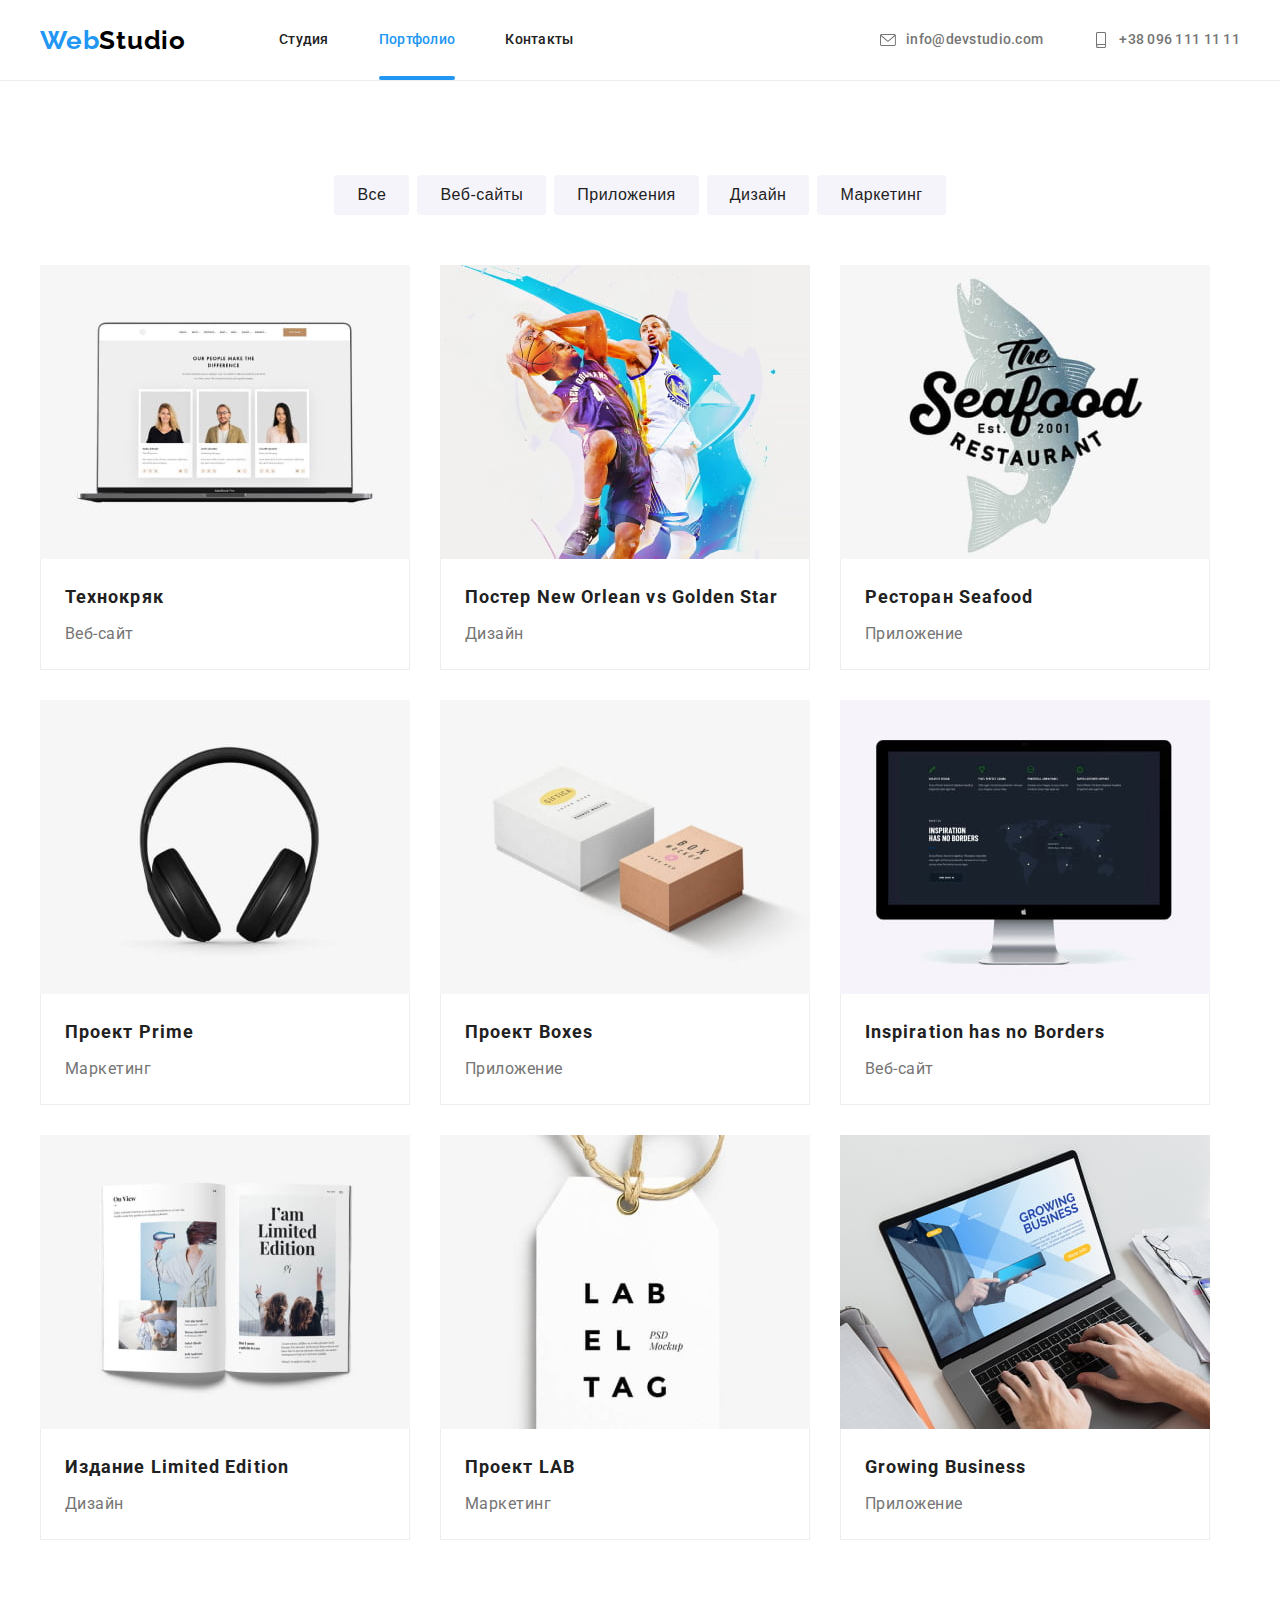
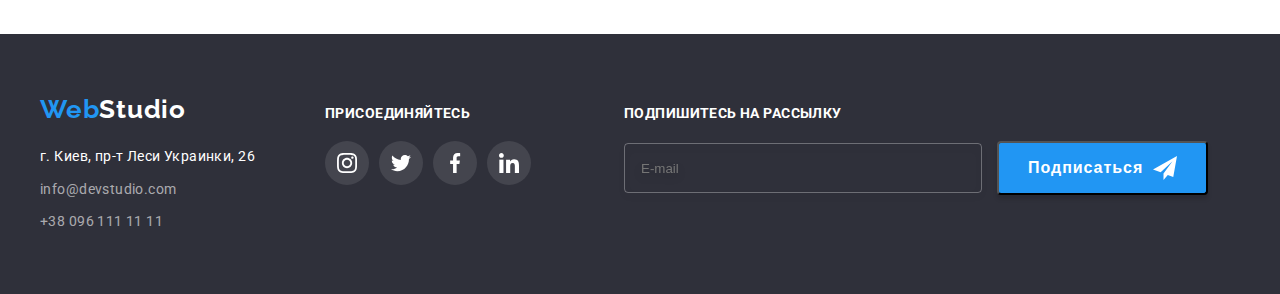
==== portfolio.html @ 87f03a2f "Добавление 6 дз" ====
<!DOCTYPE html>
<html lang="ru">
  <head>
    <meta charset="UTF-8" />
    <meta name="viewport" content="width=device-width, initial-scale=1.0" />
    <!-- Стили подключать после title -->
    <title>WebStudio | Portfolio</title>
    <link
      rel="stylesheet"
      href="https://cdnjs.cloudflare.com/ajax/libs/modern-normalize/1.0.0/modern-normalize.css"
      integrity="sha512-Zx6MlUMKSVJoQ+83OwhdILe8cSEsCzfqThJd7J/VA2UrK6Ctj85p+xzqfyuNXE5B1k25uUdmJ2OzItbBy9GHAQ=="
      crossorigin="anonymous"
    />
    <link rel="preconnect" href="https://fonts.gstatic.com" />

    <link
      href="https://fonts.googleapis.com/css2?family=Raleway:wght@700&family=Roboto:wght@400;500;700;900&display=swap"
      rel="stylesheet"
    />
    <link
      rel="stylesheet"
      href="https://cdnjs.cloudflare.com/ajax/libs/animate.css/4.1.1/animate.min.css"
    />
    <link rel="stylesheet" href="./css/main.css" />
  </head>
  <body>
    <!-- header -->
    <header class="header">
      <div class="container">
        <nav class="nav">
          <a href="./index.html" aria-label="Логотип WebStudio" class="logo"
            ><span>Web</span>Studio</a
          >
          <ul class="site-nav list">
            <li class="nav-link">
              <a href="./index.html" class="link">Студия</a>
            </li>
            <li class="nav-link">
              <a href="./portfolio.html" class="link current">Портфолио</a>
            </li>
            <li class="nav-link"><a href="" class="link">Контакты</a></li>
          </ul>
        </nav>

        <ul class="contacts list">
          <li class="contacts-link">
            <a href="mailto:info@devstudio.com" class="contact">
              <svg class="contact-logo">
                <use href="./images/icon.svg#envelope"></use>
              </svg>
              info@devstudio.com
            </a>
          </li>
          <li class="contacts-link">
            <a href="tel:+380961111111" class="contact">
              <svg class="contact-logo">
                <use href="./images/icon.svg#smartphone"></use>
              </svg>
              +38 096 111 11 11</a
            >
          </li>
        </ul>
      </div>
    </header>
    <!-- /header -->

    <main>
      <!-- Gallery -->
      <section class="section gallery">
        <div class="container">
          <h2 hidden class="section-title">Галерея</h2>
          <ul class="filter-list list">
            <li class="filter-item">
              <button type="button" class="btn btn-gallery">Все</button>
            </li>
            <li class="filter-item">
              <button type="button" class="btn btn-gallery">Веб-сайты</button>
            </li>
            <li class="filter-item">
              <button type="button" class="btn btn-gallery">Приложения</button>
            </li>
            <li class="filter-item">
              <button type="button" class="btn btn-gallery">Дизайн</button>
            </li>
            <li class="filter-item">
              <button type="button" class="btn btn-gallery">Маркетинг</button>
            </li>
          </ul>
          <ul class="gallery-list list">
            <li class="item">
              <div class="product_thump">
                <img src="./images/techno-crack.jpg" alt="Веб-сайт Технокряк" />
                <div class="overlay">
                  <p>
                    Технокряк это современная площадка распространения
                    коронавируса. Компании используют эту платформу для
                    цифрового шпионажа и атак на защищённые сервера конкурентов.
                  </p>
                </div>
              </div>

              <div class="box-gallery">
                <p class="title">Технокряк</p>
                <p class="text">Веб-сайт</p>
              </div>
            </li>
            <li class="item">
              <div class="product_thump">
                <img
                  src="./images/new_orlean_vs_golden_star.jpg"
                  alt="Постер New Orlean vs Golden Star"
                />
                <div class="overlay">
                  <p>
                    Технокряк это современная площадка распространения
                    коронавируса. Компании используют эту платформу для
                    цифрового шпионажа и атак на защищённые сервера конкурентов.
                  </p>
                </div>
              </div>

              <div class="box-gallery">
                <p class="title">Постер New Orlean vs Golden Star</p>
                <p class="text">Дизайн</p>
              </div>
            </li>
            <li class="item">
              <div class="product_thump">
                <img src="./images/seafood.jpg" alt="Ресторан Seafood" />
                <div class="overlay">
                  <p>
                    Технокряк это современная площадка распространения
                    коронавируса. Компании используют эту платформу для
                    цифрового шпионажа и атак на защищённые сервера конкурентов.
                  </p>
                </div>
              </div>

              <div class="box-gallery">
                <p class="title">Ресторан Seafood</p>
                <p class="text">Приложение</p>
              </div>
            </li>
            <li class="item">
              <div class="product_thump">
                <img src="./images/prime.jpg" alt="Проект Prime" />
                <div class="overlay">
                  <p>
                    Технокряк это современная площадка распространения
                    коронавируса. Компании используют эту платформу для
                    цифрового шпионажа и атак на защищённые сервера конкурентов.
                  </p>
                </div>
              </div>

              <div class="box-gallery">
                <p class="title">Проект Prime</p>
                <p class="text">Маркетинг</p>
              </div>
            </li>
            <li class="item">
              <div class="product_thump">
                <img src="./images/boxes.jpg" alt="Проект Boxes" />
                <div class="overlay">
                  <p>
                    Технокряк это современная площадка распространения
                    коронавируса. Компании используют эту платформу для
                    цифрового шпионажа и атак на защищённые сервера конкурентов.
                  </p>
                </div>
              </div>

              <div class="box-gallery">
                <p class="title">Проект Boxes</p>
                <p class="text">Приложение</p>
              </div>
            </li>
            <li class="item">
              <div class="product_thump">
                <img
                  src="./images/inspiration_has_no_borders.jpg"
                  alt="Веб-сайт Inspiration has no Borders"
                />
                <div class="overlay">
                  <p>
                    Технокряк это современная площадка распространения
                    коронавируса. Компании используют эту платформу для
                    цифрового шпионажа и атак на защищённые сервера конкурентов.
                  </p>
                </div>
              </div>

              <div class="box-gallery">
                <p class="title">Inspiration has no Borders</p>
                <p class="text">Веб-сайт</p>
              </div>
            </li>
            <li class="item">
              <div class="product_thump">
                <img
                  src="./images/limited_edition.jpg"
                  alt="Издание Limited Edition"
                />
                <div class="overlay">
                  <p>
                    Технокряк это современная площадка распространения
                    коронавируса. Компании используют эту платформу для
                    цифрового шпионажа и атак на защищённые сервера конкурентов.
                  </p>
                </div>
              </div>

              <div class="box-gallery">
                <p class="title">Издание Limited Edition</p>
                <p class="text">Дизайн</p>
              </div>
            </li>
            <li class="item">
              <div class="product_thump">
                <img src="./images/LAB.jpg" alt="Проект LAB" />
                <div class="overlay">
                  <p>
                    Технокряк это современная площадка распространения
                    коронавируса. Компании используют эту платформу для
                    цифрового шпионажа и атак на защищённые сервера конкурентов.
                  </p>
                </div>
              </div>

              <div class="box-gallery">
                <p class="title">Проект LAB</p>
                <p class="text">Маркетинг</p>
              </div>
            </li>
            <li class="item">
              <div class="product_thump">
                <img
                  src="./images/growing_business.jpg"
                  alt="Приложение Growing Business"
                />
                <div class="overlay">
                  <p>
                    Технокряк это современная площадка распространения
                    коронавируса. Компании используют эту платформу для
                    цифрового шпионажа и атак на защищённые сервера конкурентов.
                  </p>
                </div>
              </div>

              <div class="box-gallery">
                <p class="title">Growing Business</p>
                <p class="text">Приложение</p>
              </div>
            </li>
          </ul>
        </div>
      </section>
      <!-- /Gallery -->
    </main>
    <!-- Footer -->
    <footer class="footer">
      <div class="container">
        <div class="footer-contact">
          <a href="./index.html" class="logo light-text logo-footer"
            ><span>Web</span>Studio</a
          >
          <address class="address-list">
            г. Киев, пр-т Леси Украинки, 26
            <ul class="list contact-footer">
              <li class="contact-footer-item">
                <a href="mailto:info@devstudio.com" class="opacity-grey"
                  >info@devstudio.com
                </a>
              </li>
              <li class="contact-footer-item">
                <a href="tel:+380961111111" class="opacity-grey"
                  >+38 096 111 11 11</a
                >
              </li>
            </ul>
          </address>
        </div>
        <div class="footer-social">
          <h3 class="join-title">присоединяйтесь</h3>
          <ul class="list join">
            <li>
              <a class="join-link" href="#" aria-label="Ссылка на Instagram">
                <svg class="join-logo">
                  <use href="./images/icon.svg#instagram"></use>
                </svg>
              </a>
            </li>
            <li>
              <a class="join-link" href="#" aria-label="Ссылка на Twitter">
                <svg class="join-logo">
                  <use href="./images/icon.svg#twitter"></use>
                </svg>
              </a>
            </li>
            <li>
              <a class="join-link" href="#" aria-label="Ссылка на Facebook">
                <svg class="join-logo">
                  <use href="./images/icon.svg#facebook"></use>
                </svg>
              </a>
            </li>
            <li>
              <a class="join-link" href="#" aria-label="Ссылка на LinkedIn">
                <svg class="join-logo">
                  <use href="./images/icon.svg#linkedin"></use>
                </svg>
              </a>
            </li>
          </ul>
        </div>
        <div class="e-mail-input">
          <h3 class="e-mail-input-title">Подпишитесь на рассылку</h3>
          <form class="">
            <label for="mail"></label>
            <input
              class="area-email"
              type="email"
              name="mail"
              id="mail"
              placeholder="E-mail"
            />

            <button class="send-btn" type="submit">
              <span class="btn-text">Подписаться</span>
            </button>
          </form>
        </div>
      </div>
    </footer>
    <!-- /Footer -->
    <script src="./js/modal.js"></script>
  </body>
</html>
---- css/main.css ----
/*
Цвет основного текста #212121, 100 %
Вторичный стиль текста #757575
Текст в футере rgba(255, 255, 255, 0.6)
Белый #ffffff
Черный #000000
Акцент в макете #2196F3 

Цвет фона вторичный #F5F4FA
Цвет фона третий #2F303A */
:root {
  --primary-text-color: #757575;
  --bg-features-color: #f5f4fa;
  --bg-hero-color: rgba(47, 48, 58, 0.4);
  --fill-social-link: #afb1b8;
  --title-text-color: #212121;
  --accent-color: #2196f3;
  --white-color: #ffffff;
  --black-color: #000000;
  --secondary-background-color: #f5f4fa;
  --third-background-color: #2f303a;
  --main-font-size: 14px;
  --second-main-font-size: 16px;
  --section-title-font: 36px;
  --footer-small-text: rgba(255, 255, 255, 0.6);
  --additional-font: 'Raleway', sans-serif;
  --timing-function: cubic-bezier(0.4, 0, 0.2, 1);
}

* {
  margin: 0;
  padding: 0;
}

body {
  color: var(--primary-text-color);
  background-color: var(--white-color);
  font-family: 'Roboto', 'Verdana', 'Tahoma', sans-serif;
  font-size: var(--main-font-size);
}

a {
  display: inline-block;
  text-decoration: none;
}
address {
  font-style: normal;
  color: var(--white-color);
}
img {
  display: block;
}
.container {
  width: 1200px;
  margin: 0 auto;
  padding: 0 15px;
}
.list {
  list-style: none;
}

/*header
================== */
.header {
  border-bottom: 1px solid #ececec;
}
.header .container {
  display: flex;
  align-items: center;
}
.nav {
  align-items: center;
  display: flex;
}
.logo {
  font-family: var(--additional-font);
  color: var(--black-color);
  font-size: 26px;
  line-height: 1.19; /*31px*/
  letter-spacing: 0.03em;
  font-weight: bold;
}

.logo > span {
  color: var(--accent-color);
}

.site-nav {
  display: flex;
  margin-left: 93px;
}
.nav-link a {
  padding: 32px 0;
}

.site-nav .nav-link + .nav-link {
  margin-left: 50px;
}

.site-nav .link,
.contacts .contact {
  line-height: 1.14; /*16px*/
  letter-spacing: 0.02em;
  font-weight: 500;
  transition-duration: 250ms;
  transition-timing-function: var(--timing-function);
  transition-property: fill, color;
}

.site-nav .link {
  color: var(--title-text-color);
}

.contacts {
  display: flex;
  margin-left: auto;
  align-items: center;
}

.contacts-link + .contacts-link {
  margin-left: 50px;
}

.contacts .contact {
  color: var(--primary-text-color);
}
.contact {
  display: flex;
  align-items: center;
}
.contact-logo {
  width: 16px;
  height: 16px;
  margin-right: 10px;
  fill: var(--primary-text-color);
}
.contact:hover .contact-logo,
.contact:focus .contact-logo {
  fill: var(--accent-color);
}

.site-nav .link:hover,
.contacts .contact:hover,
.site-nav .link:focus,
.contacts .contact:focus {
  color: var(--accent-color);
}
.site-nav .link.current {
  color: var(--accent-color);
}
.current {
  position: relative;
}
.current::after {
  content: '';
  display: block;
  position: absolute;
  width: 100%;
  height: 4px;
  border-radius: 2px;
  background-color: var(--accent-color);
  bottom: 0;
  left: 0;
}

/* Footer
================== */
.footer .container {
  padding: 60px 0;
  display: flex;
  align-items: baseline;
}
.logo-footer {
  display: inline-block;
  margin-bottom: 20px;
}
.address-list {
  line-height: 1.71; /*24px*/
  letter-spacing: 0.03em;
}

.light-text {
  color: var(--white-color);
}

.list .opacity-grey {
  color: var(--footer-small-text);
  transition-property: color;
  transition-duration: 250ms;
  transition-timing-function: var(--timing-function);
}
.contact-footer {
  margin-top: 9px;
}
.contact-footer-item + .contact-footer-item {
  margin-top: 9px;
}
.opacity-grey:hover,
.opacity-grey:focus {
  color: var(--accent-color);
}
.footer-contact {
  margin-right: 70px;
}
.footer-social .join-title {
  margin-bottom: 20px;

  font-weight: bold;
  font-size: 14px;
  line-height: 16px;
  letter-spacing: 0.03em;
  text-transform: uppercase;
  color: var(--white-color);
}
.join {
  display: flex;
  width: 206px;
  margin: 0 auto;
  justify-content: space-between;
  margin-right: 93px;
}
.join-link {
  display: flex;
  justify-content: center;
  align-items: center;
  width: 44px;
  height: 44px;
  border-radius: 50%;

  transition-duration: 250ms;
  transition-timing-function: var(--duraction);
  transition-property: background-color;

  background-color: rgba(255, 255, 255, 0.1);
}
.join-link:hover,
.join-link:focus {
  background-color: var(--accent-color);
}
.join-logo {
  width: 20px;
  height: 20px;
  fill: var(--white-color);
}

.e-mail-input-title {
  margin-bottom: 20px;

  font-weight: bold;
  font-size: 14px;
  line-height: 16px;
  letter-spacing: 0.03em;
  text-transform: uppercase;

  color: var(--white-color);
}
.area-email {
  width: 358px;
  height: 50px;
  padding-left: 16px;
  margin-right: 12px;
  border: 1px solid rgba(255, 255, 255, 0.3);
  box-sizing: border-box;
  filter: drop-shadow(0px 4px 4px rgba(0, 0, 0, 0.15));
  border-radius: 4px;

  background-color: inherit;
}
.area-email:hover,
.area-email:focus {
  border: 1px solid var(--accent-color);
}
.send-btn {
  padding: 10px 29px;
  background-color: var(--accent-color);
  box-shadow: 0px 4px 4px rgba(0, 0, 0, 0.15);
  border-radius: 4px;
  cursor: pointer;
}
.btn-text {
  display: flex;
  align-items: center;
  text-align: center;

  letter-spacing: 0.06em;
  font-weight: bold;
  font-size: 16px;
  line-height: 30px;
  color: var(--white-color);
}
.btn-text::after {
  content: '';
  width: 24px;
  height: 24px;
  margin-left: 10px;
  background: url(../images/icon-send.svg);
}

/*Hero
================== */

.hero {
  padding: 200px 0;
  margin: 0 auto;
  text-align: center;
  max-width: 1600px;

  background-image: linear-gradient(
      to right,
      var(--bg-hero-color),
      var(--bg-hero-color)
    ),
    url(../images/hero.jpg);
  background-position: center;
  background-repeat: no-repeat;
  background-size: cover;
}
.hero,
.footer {
  background-color: var(--third-background-color);
}
.hero-title {
  color: var(--white-color);
  font-size: 44px;
  line-height: 1.36; /*60px*/
  text-align: center;
  letter-spacing: 0.06em;
  text-transform: uppercase;
  font-weight: 900;
  margin-bottom: 30px;
}
/*Button*/
/*.button.primary, .button.secondary*/
.btn {
  display: inline-block;
  color: var(--title-text-color, #212121);
  cursor: pointer;
}

.btn.size {
  padding: 10px 32px;

  background: #2196f3;
  border: 1px solid transparent;
  border-radius: 4px;
  color: var(--secondary-background-color);
  transition: 0.2s;
}

.btn.size:hover,
.btn.size:focus {
  background: #123755;
  outline: none;
}
.btn-gallery {
  padding: 6px 22px;
  background: #f5f4fa;
  border-radius: 4px;
  border: 1px solid transparent;

  font-weight: 500;
  font-size: 16px;
  line-height: 26px;
  text-align: center;
  letter-spacing: 0.03em;

  transition-duration: 250ms;
  transition-timing-function: var(--duraction);
  transition-property: background-color, box-shadow, color;
}
.filter-item + .filter-item {
  margin-left: 8px;
}

.btn-gallery:hover,
.btn-gallery:focus {
  color: var(--white-color);
  background-color: var(--accent-color);
  box-shadow: 0px 3px 1px rgba(0, 0, 0, 0.1), 0px 1px 2px rgba(0, 0, 0, 0.08),
    0px 2px 2px rgba(0, 0, 0, 0.12);
}

/*Section*/
.section {
  padding: 94px 0;
}
.section-title {
  color: var(--title-text-color, #212121);
  font-weight: bold;
  font-size: var(--section-title-font);
  line-height: 1.17; /*42px*/
  text-align: center;
  letter-spacing: 0.03em;
}

/*Features
================== */

.feature-list {
  display: flex;
  flex-wrap: wrap;
}
.feature-item {
  width: 270px;
}
.feature-item:not(:last-child) {
  margin-right: 30px;
}
.feature-item::before {
  display: block;
  content: '';
  height: 120px;
  background-color: var(--bg-features-color);
  background-size: 70px 70px;
  background-repeat: no-repeat;
  background-position: center;
  border-radius: 4px;
}
.antenna::before {
  background-image: url(../images/features/antenna.svg);
}
.clock::before {
  background-image: url(../images/features/clock.svg);
}
.diagram::before {
  background-image: url(../images/features/diagram.svg);
}
.astronaut::before {
  background-image: url(../images/features/astronaut.svg);
}

.feature-item p {
  line-height: 24px;
  letter-spacing: 0.03em;
}
.feature-list .title {
  margin-top: 30px;
  margin-bottom: 10px;
  font-size: 14px;
  font-weight: bold;
  line-height: 1.14; /*16px*/
  text-transform: uppercase;
}

/* Work
================== */
.work {
  padding: 0 0 94px;
}
.section-title {
  margin-bottom: 50px;
}
.work-list {
  display: flex;
  flex-wrap: wrap;
}
.work-item:not(:last-child) {
  margin-right: 30px;
}
.work-item {
  position: relative;
}

.work-item-title {
  position: absolute;
  justify-content: center;
  align-items: center;
  bottom: 0;
  left: 0;
  width: 100%;
  height: 70px;
  display: flex;

  background-color: rgba(47, 48, 58, 0.8);
  font-weight: bold;
  font-size: 14px;
  line-height: 16px;
  text-align: center;
  letter-spacing: 0.03em;
  text-transform: uppercase;

  color: var(--white-color);
  transition-duration: var(--duraction);
  transition-property: background-color;
}

/*Team
================== */

.section.team {
  background-color: var(--secondary-background-color);
}
.team-box {
  padding: 30px 20px;
}
.team-list .title {
  font-weight: 500;
  line-height: 1.19; /*19px*/
  text-align: center;
}
.team-title {
  margin-bottom: 50px;
}
.team-list {
  display: flex;
  flex-wrap: wrap;
}
.team-item {
  width: 270px;
  background-color: var(--white-color);

  box-shadow: 0px 1px 3px rgba(0, 0, 0, 0.12), 0px 1px 1px rgba(0, 0, 0, 0.14),
    0px 2px 1px rgba(0, 0, 0, 0.2);
  border-radius: 0px 0px 4px 4px;
}
.team-item:not(:last-child) {
  margin-right: 30px;
}
.title-name {
  margin-bottom: 10px;
}

.team-social {
  display: flex;
  margin: 0 auto;
  margin-top: 16px;
  width: 206px;
  justify-content: space-between;
}
.social-link {
  width: 20px;
  height: 20px;
  fill: var(--fill-social-link);
}
.social {
  display: flex;
  height: 44px;
  width: 44px;
  justify-content: center;
  align-items: center;
  cursor: pointer;
  background-color: rgba(255, 255, 255, 0.1);
  border-radius: 50%;
  transition-duration: 250ms;
  transition-timing-function: var(--timing-function);
  transition-property: fill, background-color;
}

.social:hover,
.social:focus {
  width: 44px;
  height: 44px;
  background-color: var(--accent-color);
  border-radius: 50%;
}
.social:hover .social-link,
.social:focus .social-link {
  fill: var(--white-color);
}

/*Clients
================== */
.clients {
  display: flex;
}
.clients li + li {
  margin-left: 30px;
}
.client-link {
  display: flex;
  width: 170px;
  height: 92px;
  cursor: pointer;
  border: 1px solid #afb1b8;
  border-radius: 4px;
  justify-content: center;
  align-items: center;
  transition-duration: 250ms;
  transition-timing-function: var(--timing-function);
  transition-property: fill, border;
}
.client-logo {
  fill: var(--fill-social-link);
}
.client-link:hover,
.client-link:focus {
  border: 1px solid var(--accent-color);
}
.client-link:hover .client-logo,
.client-link:focus .client-logo {
  fill: var(--accent-color);
}

/* portfolio.html */

/*Gallery
================== */

.filter-list {
  margin-bottom: 50px;
  display: flex;
  justify-content: center;
}

.gallery-list {
  display: flex;
  flex-wrap: wrap;
}
.gallery-list .item {
  width: 370px;
}
.gallery-list .item > img {
  max-width: 100%;
}
.box-gallery {
  padding: 20px 24px;

  border-left: 1px solid #eeeeee;
  border-right: 1px solid #eeeeee;
  border-bottom: 1px solid #eeeeee;
}
.gallery-list .item {
  max-width: 370px;
  margin-right: 30px;
  margin-bottom: 30px;
}
.product_thump {
  overflow: hidden;
  position: relative;
}
.overlay {
  display: inline-block;
  position: absolute;
  top: 0;
  left: 0;
  width: 100%;
  height: 294px;
  background-color: rgba(33, 150, 243, 0.9);
  transform: translateY(100%);
  transition: transform 250ms var(--timing-function);
  justify-content: center;
  text-align: center;

  font-weight: 400;
  font-size: 18px;
  line-height: 28px;
  letter-spacing: 0.03em;
  color: #ffffff;
  padding: 63px 24px;
}
.gallery-list .item:hover .overlay {
  transform: translateY(0);
}

.gallery-list .item:hover {
  box-shadow: 0px 1px 1px rgba(0, 0, 0, 0.12), 0px 4px 4px rgba(0, 0, 0, 0.06),
    1px 4px 6px rgba(0, 0, 0, 0.16);
}

.gallery-list .item:nth-last-child(3n + 1) {
  margin-right: 0;
}
.gallery-list .item:nth-last-child(-n + 3) {
  margin-bottom: 0;
}

.gallery-list .title {
  margin-bottom: 4px;

  color: var(--title-text-color);
  font-weight: bold;
  font-size: 18px;
  line-height: 2; /*36px*/
  letter-spacing: 0.06em;
}
/*Titles*/
.feature-list .title,
.team-list .title {
  color: var(--title-text-color, #212121);
  letter-spacing: 0.03em;
}

/*Paragraphs*/
.feature-list .text,
.team-list .text,
.gallery-list .text {
  letter-spacing: 0.03em;
}
.feature-list .text {
  line-height: 1.71; /*24px*/
}

.team-list .text {
  font-size: var(--second-main-font-size);
  line-height: 1.19; /*19px*/
  text-align: center;
}
.gallery-list .text {
  font-size: var(--second-main-font-size);
  line-height: 1.87; /*30px*/
}
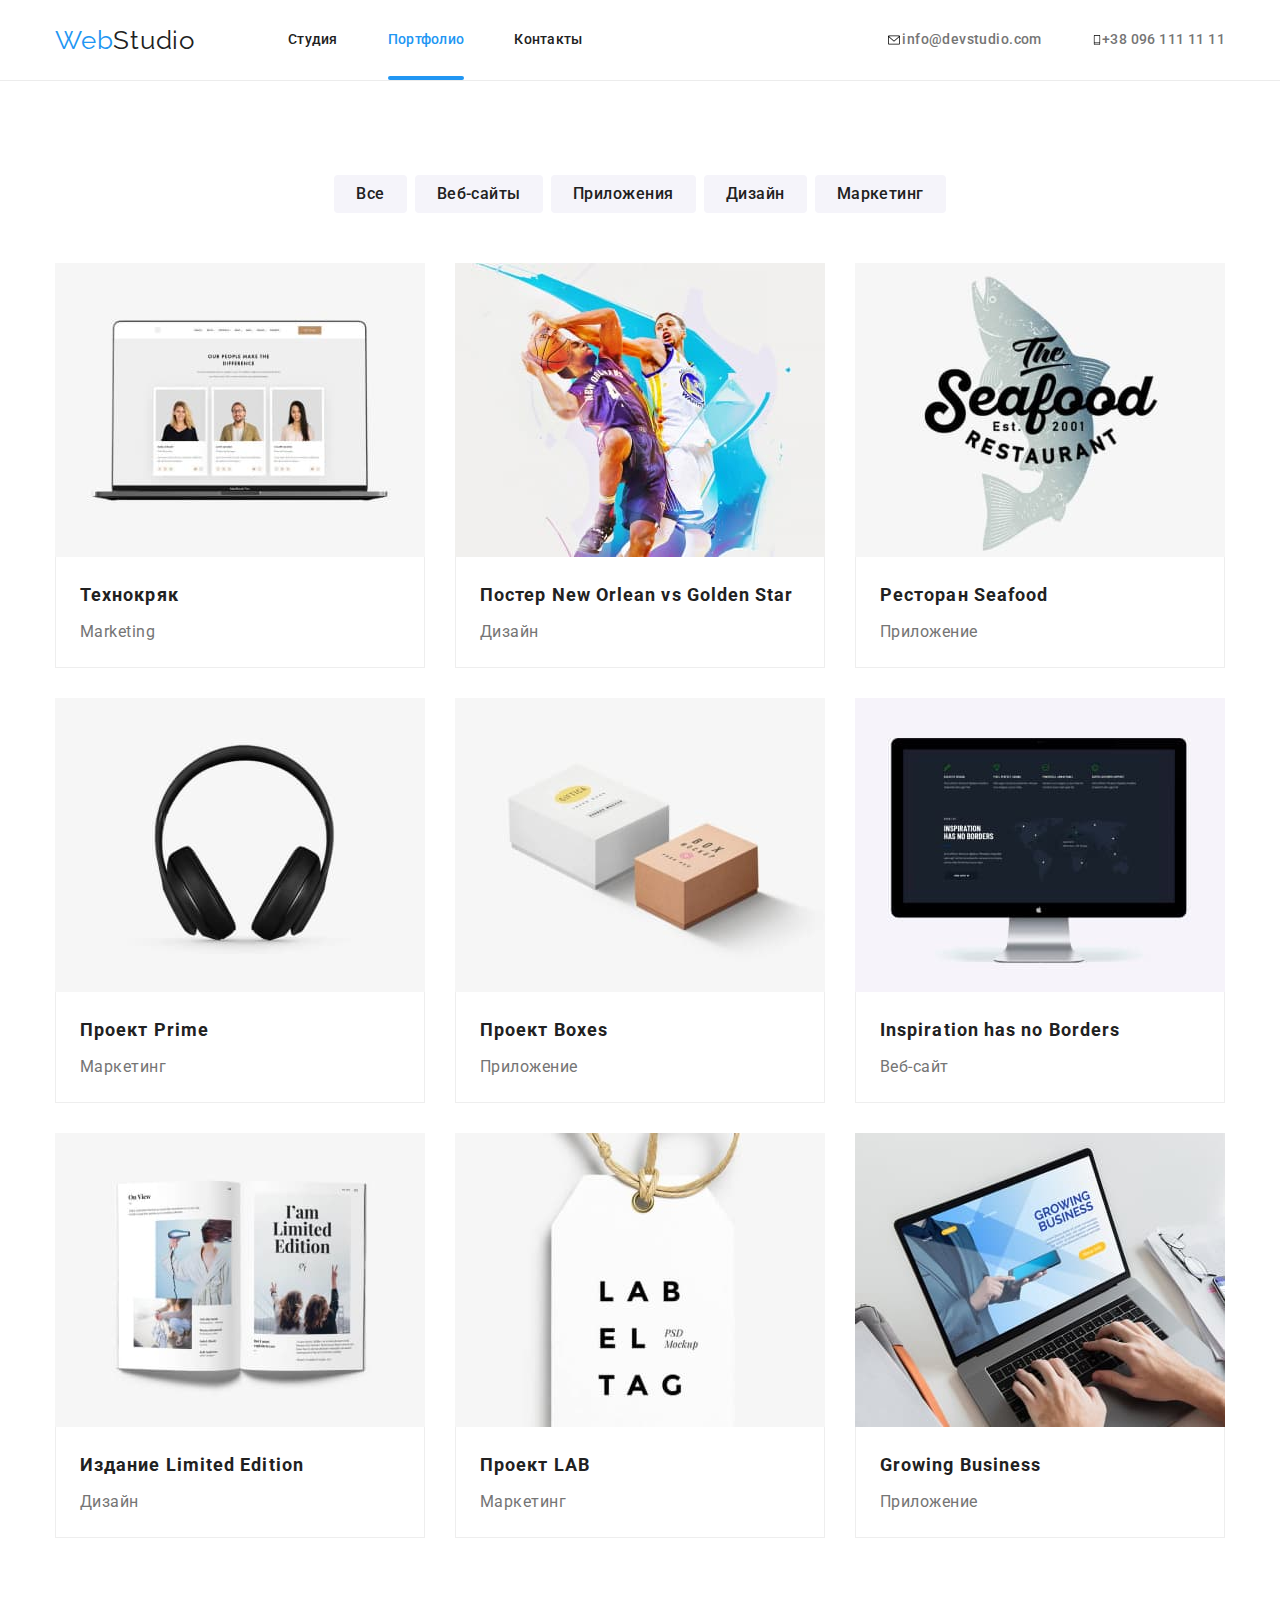
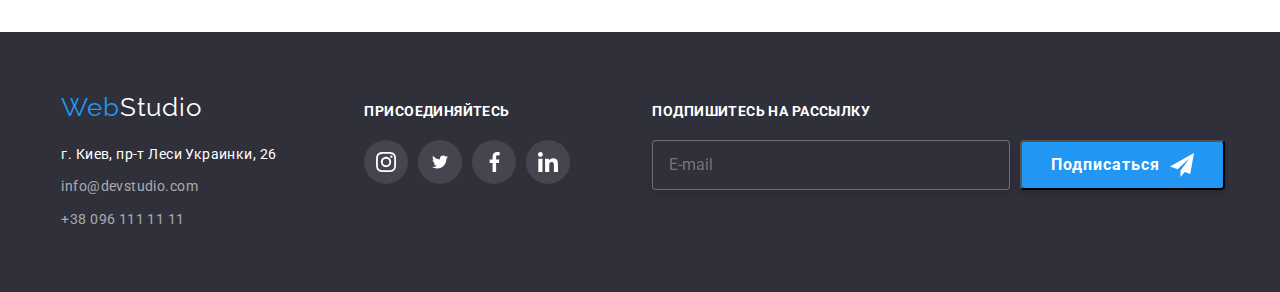
==== commit 032bb87e: "sass+bem" ====
--- a/portfolio.html
+++ b/portfolio.html
@@ -2,59 +2,61 @@
 <html lang="ru">
   <head>
     <meta charset="UTF-8" />
+    <meta http-equiv="X-UA-Compatible" content="IE=edge" />
     <meta name="viewport" content="width=device-width, initial-scale=1.0" />
-    <!-- Стили подключать после title -->
-    <title>WebStudio | Portfolio</title>
-    <link
-      rel="stylesheet"
-      href="https://cdnjs.cloudflare.com/ajax/libs/modern-normalize/1.0.0/modern-normalize.css"
-      integrity="sha512-Zx6MlUMKSVJoQ+83OwhdILe8cSEsCzfqThJd7J/VA2UrK6Ctj85p+xzqfyuNXE5B1k25uUdmJ2OzItbBy9GHAQ=="
-      crossorigin="anonymous"
-    />
+    <title>Портфолио</title>
     <link rel="preconnect" href="https://fonts.gstatic.com" />
-
     <link
       href="https://fonts.googleapis.com/css2?family=Raleway:wght@700&family=Roboto:wght@400;500;700;900&display=swap"
       rel="stylesheet"
     />
     <link
       rel="stylesheet"
-      href="https://cdnjs.cloudflare.com/ajax/libs/animate.css/4.1.1/animate.min.css"
+      href="https://cdnjs.cloudflare.com/ajax/libs/modern-normalize/1.0.0/modern-normalize.min.css"
     />
-    <link rel="stylesheet" href="./css/main.css" />
+    <link rel="stylesheet" href="css/main.min.css" />
   </head>
-  <body>
-    <!-- header -->
-    <header class="header">
+
+  <body class="page">
+    <header class="site-header">
       <div class="container">
-        <nav class="nav">
-          <a href="./index.html" aria-label="Логотип WebStudio" class="logo"
-            ><span>Web</span>Studio</a
-          >
-          <ul class="site-nav list">
-            <li class="nav-link">
-              <a href="./index.html" class="link">Студия</a>
-            </li>
-            <li class="nav-link">
-              <a href="./portfolio.html" class="link current">Портфолио</a>
-            </li>
-            <li class="nav-link"><a href="" class="link">Контакты</a></li>
+        <nav class="site-header__nav">
+          <a class="logo" href="#">
+            <span class="logo__text_accept-color">Web</span
+            ><span class="logo__text">Studio</span>
+          </a>
+
+          <ul class="site-nav">
+            <li class="site-nav__item">
+              <a href="index.html" class="site-nav__link">Студия</a>
+            </li>
+            <li class="site-nav__item">
+              <a
+                href="portfolio.html"
+                class="site-nav__link site-nav__link-is-active"
+                >Портфолио</a
+              >
+            </li>
+            <li class="site-nav__item">
+              <a href="" class="site-nav__link">Контакты</a>
+            </li>
           </ul>
         </nav>
 
-        <ul class="contacts list">
-          <li class="contacts-link">
-            <a href="mailto:info@devstudio.com" class="contact">
-              <svg class="contact-logo">
-                <use href="./images/icon.svg#envelope"></use>
+        <ul class="contact-nav">
+          <li class="contact-nav__item">
+            <a href="mailto:info@devstudio.com" class="contact-nav__link">
+              <svg class="contact__icon" width="16" height="12">
+                <use href="./images/icons.svg#icon-envelope"></use>
               </svg>
               info@devstudio.com
             </a>
           </li>
-          <li class="contacts-link">
-            <a href="tel:+380961111111" class="contact">
-              <svg class="contact-logo">
-                <use href="./images/icon.svg#smartphone"></use>
+
+          <li class="contact-nav__item">
+            <a href="tel:+380961111111" class="contact-nav__link">
+              <svg class="contact__icon" width="10" height="16">
+                <use href="./images/icons.svg#icon-smartphone"></use>
               </svg>
               +38 096 111 11 11</a
             >
@@ -62,277 +64,326 @@
         </ul>
       </div>
     </header>
-    <!-- /header -->
 
     <main>
-      <!-- Gallery -->
-      <section class="section gallery">
+      <section class="section">
+        <h1 hidden>Портфолио</h1>
+
+        <!-- PORTFOLIO-NAVIGATION -->
+
         <div class="container">
-          <h2 hidden class="section-title">Галерея</h2>
-          <ul class="filter-list list">
-            <li class="filter-item">
-              <button type="button" class="btn btn-gallery">Все</button>
-            </li>
-            <li class="filter-item">
-              <button type="button" class="btn btn-gallery">Веб-сайты</button>
-            </li>
-            <li class="filter-item">
-              <button type="button" class="btn btn-gallery">Приложения</button>
-            </li>
-            <li class="filter-item">
-              <button type="button" class="btn btn-gallery">Дизайн</button>
-            </li>
-            <li class="filter-item">
-              <button type="button" class="btn btn-gallery">Маркетинг</button>
+          <ul class="portfolio-nav">
+            <li class="portfolio-nav__item">
+              <button type="button" class="portfolio-nav__button">Все</button>
+            </li>
+            <li class="portfolio-nav__item">
+              <button type="button" class="portfolio-nav__button">
+                Веб-сайты
+              </button>
+            </li>
+            <li class="portfolio-nav__item">
+              <button type="button" class="portfolio-nav__button">
+                Приложения
+              </button>
+            </li>
+            <li class="portfolio-nav__item">
+              <button type="button" class="portfolio-nav__button">
+                Дизайн
+              </button>
+            </li>
+            <li class="portfolio-nav__item">
+              <button type="button" class="portfolio-nav__button">
+                Маркетинг
+              </button>
             </li>
           </ul>
-          <ul class="gallery-list list">
-            <li class="item">
-              <div class="product_thump">
-                <img src="./images/techno-crack.jpg" alt="Веб-сайт Технокряк" />
-                <div class="overlay">
-                  <p>
-                    Технокряк это современная площадка распространения
-                    коронавируса. Компании используют эту платформу для
-                    цифрового шпионажа и атак на защищённые сервера конкурентов.
-                  </p>
-                </div>
-              </div>
-
-              <div class="box-gallery">
-                <p class="title">Технокряк</p>
-                <p class="text">Веб-сайт</p>
-              </div>
-            </li>
-            <li class="item">
-              <div class="product_thump">
-                <img
-                  src="./images/new_orlean_vs_golden_star.jpg"
-                  alt="Постер New Orlean vs Golden Star"
-                />
-                <div class="overlay">
-                  <p>
-                    Технокряк это современная площадка распространения
-                    коронавируса. Компании используют эту платформу для
-                    цифрового шпионажа и атак на защищённые сервера конкурентов.
-                  </p>
-                </div>
-              </div>
-
-              <div class="box-gallery">
-                <p class="title">Постер New Orlean vs Golden Star</p>
-                <p class="text">Дизайн</p>
-              </div>
-            </li>
-            <li class="item">
-              <div class="product_thump">
-                <img src="./images/seafood.jpg" alt="Ресторан Seafood" />
-                <div class="overlay">
-                  <p>
-                    Технокряк это современная площадка распространения
-                    коронавируса. Компании используют эту платформу для
-                    цифрового шпионажа и атак на защищённые сервера конкурентов.
-                  </p>
-                </div>
-              </div>
-
-              <div class="box-gallery">
-                <p class="title">Ресторан Seafood</p>
-                <p class="text">Приложение</p>
-              </div>
-            </li>
-            <li class="item">
-              <div class="product_thump">
-                <img src="./images/prime.jpg" alt="Проект Prime" />
-                <div class="overlay">
-                  <p>
-                    Технокряк это современная площадка распространения
-                    коронавируса. Компании используют эту платформу для
-                    цифрового шпионажа и атак на защищённые сервера конкурентов.
-                  </p>
-                </div>
-              </div>
-
-              <div class="box-gallery">
-                <p class="title">Проект Prime</p>
-                <p class="text">Маркетинг</p>
-              </div>
-            </li>
-            <li class="item">
-              <div class="product_thump">
-                <img src="./images/boxes.jpg" alt="Проект Boxes" />
-                <div class="overlay">
-                  <p>
-                    Технокряк это современная площадка распространения
-                    коронавируса. Компании используют эту платформу для
-                    цифрового шпионажа и атак на защищённые сервера конкурентов.
-                  </p>
-                </div>
-              </div>
-
-              <div class="box-gallery">
-                <p class="title">Проект Boxes</p>
-                <p class="text">Приложение</p>
-              </div>
-            </li>
-            <li class="item">
-              <div class="product_thump">
-                <img
-                  src="./images/inspiration_has_no_borders.jpg"
-                  alt="Веб-сайт Inspiration has no Borders"
-                />
-                <div class="overlay">
-                  <p>
-                    Технокряк это современная площадка распространения
-                    коронавируса. Компании используют эту платформу для
-                    цифрового шпионажа и атак на защищённые сервера конкурентов.
-                  </p>
-                </div>
-              </div>
-
-              <div class="box-gallery">
-                <p class="title">Inspiration has no Borders</p>
-                <p class="text">Веб-сайт</p>
-              </div>
-            </li>
-            <li class="item">
-              <div class="product_thump">
-                <img
-                  src="./images/limited_edition.jpg"
-                  alt="Издание Limited Edition"
-                />
-                <div class="overlay">
-                  <p>
-                    Технокряк это современная площадка распространения
-                    коронавируса. Компании используют эту платформу для
-                    цифрового шпионажа и атак на защищённые сервера конкурентов.
-                  </p>
-                </div>
-              </div>
-
-              <div class="box-gallery">
-                <p class="title">Издание Limited Edition</p>
-                <p class="text">Дизайн</p>
-              </div>
-            </li>
-            <li class="item">
-              <div class="product_thump">
-                <img src="./images/LAB.jpg" alt="Проект LAB" />
-                <div class="overlay">
-                  <p>
-                    Технокряк это современная площадка распространения
-                    коронавируса. Компании используют эту платформу для
-                    цифрового шпионажа и атак на защищённые сервера конкурентов.
-                  </p>
-                </div>
-              </div>
-
-              <div class="box-gallery">
-                <p class="title">Проект LAB</p>
-                <p class="text">Маркетинг</p>
-              </div>
-            </li>
-            <li class="item">
-              <div class="product_thump">
-                <img
-                  src="./images/growing_business.jpg"
-                  alt="Приложение Growing Business"
-                />
-                <div class="overlay">
-                  <p>
-                    Технокряк это современная площадка распространения
-                    коронавируса. Компании используют эту платформу для
-                    цифрового шпионажа и атак на защищённые сервера конкурентов.
-                  </p>
-                </div>
-              </div>
-
-              <div class="box-gallery">
-                <p class="title">Growing Business</p>
-                <p class="text">Приложение</p>
-              </div>
+
+          <!--PORTFOLIO  -->
+
+          <ul class="portfolio">
+            <li class="portfolio__item">
+              <a href="">
+                <div class="portfolio__card">
+                  <div class="portfolio__overlay">
+                    Технокряк это современная площадка распространения
+                    коронавируса. Компании используют эту платформу для
+                    цифрового шпионажа и атак на защищённые сервера конкурентов.
+                  </div>
+                  <img
+                    src="images/portfolio-1.jpg"
+                    width="370"
+                    alt="технокряк"
+                  />
+                </div>
+                <div class="portfolio__direction">
+                  <h2 class="portfolio__title">Технокряк</h2>
+                  <p class="portfolio__text">Marketing</p>
+                </div>
+              </a>
+            </li>
+
+            <li class="portfolio__item">
+              <a href="">
+                <div class="portfolio__card">
+                  <div class="portfolio__overlay">
+                    Технокряк это современная площадка распространения
+                    коронавируса. Компании используют эту платформу для
+                    цифрового шпионажа и атак на защищённые сервера конкурентов.
+                  </div>
+                  <img
+                    src="images/portfolio-2.jpg"
+                    width="370"
+                    alt="Постер New Orlean vs Golden Star"
+                  />
+                </div>
+                <div class="portfolio__direction">
+                  <h2 class="portfolio__title">
+                    Постер New Orlean vs Golden Star
+                  </h2>
+                  <p class="portfolio__text">Дизайн</p>
+                </div>
+              </a>
+            </li>
+
+            <li class="portfolio__item">
+              <a href="">
+                <div class="portfolio__card">
+                  <div class="portfolio__overlay">
+                    Технокряк это современная площадка распространения
+                    коронавируса. Компании используют эту платформу для
+                    цифрового шпионажа и атак на защищённые сервера конкурентов.
+                  </div>
+                  <img
+                    src="images/portfolio-3.jpg"
+                    width="370"
+                    alt="Ресторан Seafood"
+                  />
+                </div>
+                <div class="portfolio__direction">
+                  <h2 class="portfolio__title">Ресторан Seafood</h2>
+                  <p class="portfolio__text">Приложение</p>
+                </div>
+              </a>
+            </li>
+
+            <li class="portfolio__item">
+              <a href="">
+                <div class="portfolio__card">
+                  <div class="portfolio__overlay">
+                    Технокряк это современная площадка распространения
+                    коронавируса. Компании используют эту платформу для
+                    цифрового шпионажа и атак на защищённые сервера конкурентов.
+                  </div>
+                  <img
+                    src="images/potfolio-4.jpg"
+                    width="370"
+                    alt="Проект Prime"
+                  />
+                </div>
+                <div class="portfolio__direction">
+                  <h2 class="portfolio__title">Проект Prime</h2>
+                  <p class="portfolio__text">Маркетинг</p>
+                </div>
+              </a>
+            </li>
+
+            <li class="portfolio__item">
+              <a href="">
+                <div class="portfolio__card">
+                  <div class="portfolio__overlay">
+                    Технокряк это современная площадка распространения
+                    коронавируса. Компании используют эту платформу для
+                    цифрового шпионажа и атак на защищённые сервера конкурентов.
+                  </div>
+                  <img
+                    src="images/portfolio-5.jpg"
+                    width="370"
+                    alt="Проект Boxes"
+                  />
+                </div>
+                <div class="portfolio__direction">
+                  <h2 class="portfolio__title">Проект Boxes</h2>
+                  <p class="portfolio__text">Приложение</p>
+                </div>
+              </a>
+            </li>
+
+            <li class="portfolio__item">
+              <a href="">
+                <div class="portfolio__card">
+                  <div class="portfolio__overlay">
+                    Технокряк это современная площадка распространения
+                    коронавируса. Компании используют эту платформу для
+                    цифрового шпионажа и атак на защищённые сервера конкурентов.
+                  </div>
+                  <img
+                    src="images/portfolio-6.jpg"
+                    width="370"
+                    alt="Inspiration has no Borders"
+                  />
+                </div>
+                <div class="portfolio__direction">
+                  <h2 class="portfolio__title">Inspiration has no Borders</h2>
+                  <p class="portfolio__text">Веб-сайт</p>
+                </div>
+              </a>
+            </li>
+
+            <li class="portfolio__item">
+              <a href="">
+                <div class="portfolio__card">
+                  <div class="portfolio__overlay">
+                    Технокряк это современная площадка распространения
+                    коронавируса. Компании используют эту платформу для
+                    цифрового шпионажа и атак на защищённые сервера конкурентов.
+                  </div>
+                  <img
+                    src="images/portfolio-7.jpg"
+                    width="370"
+                    alt="Издание Limited Edition"
+                  />
+                </div>
+                <div class="portfolio__direction">
+                  <h2 class="portfolio__title">Издание Limited Edition</h2>
+                  <p class="portfolio__text">Дизайн</p>
+                </div>
+              </a>
+            </li>
+
+            <li class="portfolio__item">
+              <a href="">
+                <div class="portfolio__card">
+                  <div class="portfolio__overlay">
+                    Технокряк это современная площадка распространения
+                    коронавируса. Компании используют эту платформу для
+                    цифрового шпионажа и атак на защищённые сервера конкурентов.
+                  </div>
+                  <img
+                    src="images/portfolio-8.jpg"
+                    width="370"
+                    alt="Проект LAB"
+                  />
+                </div>
+                <div class="portfolio__direction">
+                  <h2 class="portfolio__title">Проект LAB</h2>
+                  <p class="portfolio__text">Маркетинг</p>
+                </div>
+              </a>
+            </li>
+
+            <li class="portfolio__item">
+              <a href="">
+                <div class="portfolio__card">
+                  <div class="portfolio__overlay">
+                    Технокряк это современная площадка распространения
+                    коронавируса. Компании используют эту платформу для
+                    цифрового шпионажа и атак на защищённые сервера конкурентов.
+                  </div>
+                  <img
+                    src="images/portfolio-9.jpg"
+                    width="370"
+                    alt="Growing Business"
+                  />
+                </div>
+                <div class="portfolio__direction">
+                  <h2 class="portfolio__title">Growing Business</h2>
+                  <p class="portfolio__text">Приложение</p>
+                </div>
+              </a>
             </li>
           </ul>
         </div>
       </section>
-      <!-- /Gallery -->
     </main>
-    <!-- Footer -->
+
+    <!-- FOOTER -->
+
     <footer class="footer">
       <div class="container">
-        <div class="footer-contact">
-          <a href="./index.html" class="logo light-text logo-footer"
-            ><span>Web</span>Studio</a
-          >
-          <address class="address-list">
+        <div class="footer-contaсt">
+          <a class="logo" href="#">
+            <span class="logo__text_accept-color">Web</span
+            ><span class="logo__text_white">Studio</span>
+          </a>
+          <address class="footer-contaсt__address">
             г. Киев, пр-т Леси Украинки, 26
-            <ul class="list contact-footer">
-              <li class="contact-footer-item">
-                <a href="mailto:info@devstudio.com" class="opacity-grey"
-                  >info@devstudio.com
-                </a>
+
+            <ul class="footer-contaсt__list">
+              <li class="footer-contaсt__item">
+                <a href="mailto:info@devstudio.com" class="footer-contaсt__link"
+                  >info@devstudio.com</a
+                >
               </li>
-              <li class="contact-footer-item">
-                <a href="tel:+380961111111" class="opacity-grey"
+              <li class="footer-contaсt__item">
+                <a href="tel:+380961111111" class="footer-contaсt__link"
                   >+38 096 111 11 11</a
                 >
               </li>
             </ul>
           </address>
         </div>
-        <div class="footer-social">
-          <h3 class="join-title">присоединяйтесь</h3>
-          <ul class="list join">
-            <li>
-              <a class="join-link" href="#" aria-label="Ссылка на Instagram">
-                <svg class="join-logo">
-                  <use href="./images/icon.svg#instagram"></use>
-                </svg>
-              </a>
-            </li>
-            <li>
-              <a class="join-link" href="#" aria-label="Ссылка на Twitter">
-                <svg class="join-logo">
-                  <use href="./images/icon.svg#twitter"></use>
-                </svg>
-              </a>
-            </li>
-            <li>
-              <a class="join-link" href="#" aria-label="Ссылка на Facebook">
-                <svg class="join-logo">
-                  <use href="./images/icon.svg#facebook"></use>
-                </svg>
-              </a>
-            </li>
-            <li>
-              <a class="join-link" href="#" aria-label="Ссылка на LinkedIn">
-                <svg class="join-logo">
-                  <use href="./images/icon.svg#linkedin"></use>
+
+        <!--FOOTER-SOCIAL-LINKS-->
+
+        <div class="footer-social-links">
+          <p class="footer__title">Присоединяйтесь</p>
+          <ul class="footer-social-links__list">
+            <li class="footer-social-links__item">
+              <a class="footer-social-links__link" href="#">
+                <svg width="20" height="20" class="footer-social-links__icon">
+                  <use href="./images/icons.svg#icon-instagram"></use>
+                </svg>
+              </a>
+            </li>
+            <li class="footer-social-links__item">
+              <a class="footer-social-links__link" href="#">
+                <svg width="20" height="16" class="footer-social-links__icon">
+                  <use href="./images/icons.svg#icon-twitter"></use>
+                </svg>
+              </a>
+            </li>
+            <li class="footer-social-links__item">
+              <a class="footer-social-links__link" href="#">
+                <svg width="25" height="20" class="footer-social-links__icon">
+                  <use href="./images/icons.svg#icon-facebook"></use>
+                </svg>
+              </a>
+            </li>
+            <li class="footer-social-links__item">
+              <a class="footer-social-links__link" href="#">
+                <svg width="20" height="20" class="footer-social-links__icon">
+                  <use href="./images/icons.svg#icon-linkedin"></use>
                 </svg>
               </a>
             </li>
           </ul>
         </div>
-        <div class="e-mail-input">
-          <h3 class="e-mail-input-title">Подпишитесь на рассылку</h3>
-          <form class="">
-            <label for="mail"></label>
-            <input
-              class="area-email"
-              type="email"
-              name="mail"
-              id="mail"
-              placeholder="E-mail"
-            />
-
-            <button class="send-btn" type="submit">
-              <span class="btn-text">Подписаться</span>
-            </button>
+
+        <!--FOOTER-FORM-SUBSCRIBE-->
+
+        <div>
+          <p class="footer__title">Подпишитесь на рассылку</p>
+          <form class="form-subscribe">
+            <div class="form-subscribe__wrapper">
+              <input
+                type="email"
+                name="email"
+                class="form-subscribe__send-email"
+                placeholder="E-mail"
+              />
+            </div>
+
+            <div>
+              <button type="submit" class="form-subscribe__submit-email">
+                Подписаться
+                <svg width="24" height="24" class="form-subscribe__icon-send">
+                  <use href="./images/icons.svg#icon-icon-send"></use>
+                </svg>
+              </button>
+            </div>
           </form>
         </div>
       </div>
     </footer>
-    <!-- /Footer -->
-    <script src="./js/modal.js"></script>
   </body>
 </html>
--- a/css/main.min.css
+++ b/css/main.min.css
@@ -0,0 +1,2 @@
+.page{background-color:#fff;font-family:Roboto, sans-serif}.container{width:1200px;padding:0px 15px;margin:auto}.section{padding-top:94px;padding-bottom:94px}.section__title{color:#212121;letter-spacing:0.03em;font-weight:700;font-size:36px;line-height:1.16;text-align:center;margin-top:0;margin-bottom:50px}ul{list-style:none;padding:0}a{text-decoration:none}img{display:block;max-width:100%}.site-header{border-bottom:1px solid #ececec}.site-header .container{display:flex;justify-content:space-between;align-items:center}.site-header__nav{display:flex;align-items:center}.logo{font-family:Raleway, sans-serif;letter-spacing:0.03em;font-size:26px;line-height:1.19;padding-left:0px;margin-right:93px}.logo__text_accept-color{color:#2196f3}.logo__text{color:#212121}.logo__text_white{color:#fff;letter-spacing:0.03em;font-size:26px;line-height:1.19}.site-nav{display:flex;align-items:center;margin:0px}.site-nav__link{color:#212121;letter-spacing:0.02em;font-weight:500;font-size:14px;line-height:1.14;display:block;padding-bottom:32px;padding-top:32px;transition:color 250ms cubic-bezier(0.4, 0, 0.2, 1)}.site-nav__link:hover,.site-nav__link:focus{color:#2196f3}.site-nav__link-is-active{position:relative;color:#2196f3}.site-nav__link-is-active::after{content:"";position:absolute;left:0;bottom:0;display:block;width:100%;height:4px;border-radius:2px;background-color:#2196f3}.site-nav__item:not(:last-child){margin-right:50px}.contact-nav{padding:0px;margin:0px;display:flex;align-items:center}.contact-nav__link{color:#757575;letter-spacing:0.03em;font-weight:500;font-size:14px;line-height:1.14;margin-top:0px;margin-bottom:0px;margin-left:auto;display:flex;align-items:center;transition:color 250ms cubic-bezier(0.4, 0, 0.2, 1)}.contact-nav__link:hover,.contact-nav__link:focus{color:#2196f3}.contact-nav__item:not(:last-child){margin-right:50px}.contact-nav__icon{fill:#757575;margin-right:10px;transition:fill 250ms cubic-bezier(0.4, 0, 0.2, 1)}.contact-nav__link:hover .contact-nav__icon,.contact-nav__link:focus .contact-nav__icon{fill:#2196f3}.site-hero{margin-top:0px;margin-bottom:0px;text-align:center;max-width:1600px;height:600px;margin-left:auto;margin-right:auto;background-color:#c4c4c4;background-image:linear-gradient(to right, rgba(47,48,58,0.4), rgba(47,48,58,0.4)),url(../images/Overlay.jpg);background-size:cover;background-repeat:no-repeat;background-position:center}.site-hero__title{color:#fff;letter-spacing:0.06em;font-weight:900;font-size:44px;line-height:1.36;margin-top:0px;padding-top:200px;text-transform:uppercase}.site-hero__button{color:#fff;background-color:#2196f3;letter-spacing:0.06em;font-size:16px;line-height:1.87;text-align:center;font-weight:700;cursor:pointer;border-radius:4px;padding:10px 32px;min-width:200px}.feature__list{display:flex;margin:0px}.feature__list .feature__title{letter-spacing:0.03em;font-weight:700;font-size:14px;line-height:1.14;text-transform:uppercase;margin-bottom:10px;margin-top:0px;color:#212121}.feature__list .feature__text{color:#757575;letter-spacing:0.03em;font-size:14px;line-height:1.71;margin:0px;display:flex}.feature__item{width:270px}.feature__item:not(:last-child){margin-right:30px}.feature__item-bgr{width:270px;height:120px;background:#f5f4fa;border-radius:4px;display:flex;margin-bottom:30px}.feature__icon{display:inline-block;margin:auto}.section-skills{padding-top:0px}.section-skills__images{display:flex;justify-content:space-between;margin:0px}.section-skills__card{position:relative}.section-skills__description{width:100%;background:rgba(47,48,58,0.8);padding:27px 82px;font-weight:700;font-size:14px;line-height:1.14;text-align:center;letter-spacing:0.03em;text-transform:uppercase;color:#fff;position:absolute;bottom:0}.section-team{background-color:#f5f4fa}.team-cards{display:flex;margin:0px}.team-cards__item{width:270px;background-color:#fff;text-align:center;box-shadow:0px 1px 3px rgba(0,0,0,0.12),0px 1px 1px rgba(0,0,0,0.14),0px 2px 1px rgba(0,0,0,0.2);border-radius:0px 0px 4px 4px}.team-cards__item:not(:last-child){margin-right:30px}.team-cards__name{padding-top:30px;padding-bottom:30px;padding-left:32px;padding-right:32px}.team-cards__title{font-weight:500;color:#212121;font-size:16px;line-height:1.18;letter-spacing:0.03em;margin-bottom:10px;margin-top:0px}.team-cards__text{color:#757575;font-size:16px;line-height:1.18;letter-spacing:0.03em;margin:0px}.social-network{display:flex;justify-content:space-between;margin:0 auto;margin-top:16px}.social-network__icon{fill:#afb1b8;transition:fill 250ms cubic-bezier(0.4, 0, 0.2, 1)}.social-network__link{width:44px;height:44px;display:flex;justify-content:center;align-items:center;border-radius:50%}.social-network__link{transition:background-color 250ms cubic-bezier(0.4, 0, 0.2, 1)}.social-network__link:hover .social-network__icon{fill:#fff}.social-network__link:hover{background-color:#2196f3}.clients{display:flex;margin:0 auto}.clients__item:not(:last-child){margin-right:30px}.clients__link{width:170px;height:90px;border:1px solid #afb1b8;border-radius:4px;display:flex;align-items:center;justify-content:center;transition:border 250ms cubic-bezier(0.4, 0, 0.2, 1)}.clients__icon{fill:#afb1b8;transition:fill 250ms cubic-bezier(0.4, 0, 0.2, 1)}.clients__link:hover .clients__icon{fill:#2196f3}.clients__link:hover{border:1px solid #2196f3}.portfolio-nav{margin-bottom:50px;display:flex;justify-content:center;margin-top:0px}.portfolio-nav__button{color:#fff;background-color:#2196f3;letter-spacing:0.06em;font-size:16px;line-height:1.87;text-align:center;font-weight:700;cursor:pointer;border-radius:4px;padding:6px 22px;border:0px;transition-property:color, background-color, box-shadow;transition-duration:250ms;transition-timing-function:cubic-bezier(0.4, 0, 0.2, 1)}.portfolio-nav__item{margin-left:8px}.portfolio-nav__item:first-child{margin-left:0px}.portfolio-nav .portfolio-nav__button{background-color:#f5f4fa;color:#212121;border-radius:4px;font-weight:500;font-size:16px;line-height:1.62;letter-spacing:0.03em}.portfolio-nav .portfolio-nav__button:hover,.portfolio-nav .portfolio-nav__button:focus{color:#fff;background-color:#2196f3;box-shadow:0px 3px 1px rgba(0,0,0,0.1),0px 1px 2px rgba(0,0,0,0.08),0px 2px 2px rgba(0,0,0,0.12);border-radius:4px}.portfolio{display:flex;flex-wrap:wrap;margin-top:-30px;margin-left:-30px;margin-bottom:0px}.portfolio__card{position:relative;overflow:hidden}.portfolio__overlay{position:absolute;top:0;left:0;width:100%;height:100%;background-color:rgba(33,150,243,0.9);transform:translateY(100%);transition:transform 250ms cubic-bezier(0.4, 0, 0.2, 1);color:#fff;padding:60px 20px;font-size:18px;line-height:1.55;letter-spacing:0.03em}.portfolio__direction{padding:20px 24px;border-left:1px solid #eee;border-right:1px solid #eee;border-bottom:1px solid #eee}.portfolio__title{color:#212121;font-weight:700;font-size:18px;line-height:2;letter-spacing:0.06em;margin:0px}.portfolio__text{font-size:16px;line-height:1.87;letter-spacing:0.03em;color:#757575;margin-top:4px;margin-bottom:0px}.portfolio__item{background:#fff;box-sizing:border-box;width:370px;padding:0;margin-left:30px;margin-top:30px;transition:box-shadow 250ms cubic-bezier(0.4, 0, 0.2, 1)}.portfolio__item:hover{box-shadow:0px 1px 1px rgba(0,0,0,0.12),0px 4px 4px rgba(0,0,0,0.06),1px 4px 6px rgba(0,0,0,0.16)}.portfolio__item:hover .portfolio__overlay{transform:translateY(0)}.footer{background-color:#2f303a;padding-bottom:60px;padding-top:60px}.footer__title{font-weight:700;text-transform:uppercase;color:#fff;letter-spacing:0.03em;font-size:14px;line-height:1.14;margin-top:0px;margin-bottom:0px}.footer .container{display:flex;align-items:baseline}.footer-contaсt{margin-right:70px;margin-left:auto}.footer-contaсt__address{color:#fff;font-style:normal;font-size:14px;line-height:1.71;letter-spacing:0.03em;margin-top:20px}.footer-contaсt__list{margin-bottom:0px;padding-left:0px;margin-top:9px}.footer-contaсt__link{font-size:14px;line-height:1.71;letter-spacing:0.03em;text-decoration:none;color:rgba(255,255,255,0.6);display:inline-block}.footer-contaсt__item:last-child{margin-top:9px}.footer-social-links{margin-right:82px}.footer-social-links__list{display:flex;margin:0 auto;margin-top:20px}.footer-social-links__item:not(:last-child){margin-right:10px}.footer-social-links__link{width:44px;height:44px;display:flex;justify-content:center;align-items:center;border-radius:50%;background:rgba(255,255,255,0.1)}.footer-social-links__icon{fill:#fff}.footer-social-links__link{transition:background-color 250ms cubic-bezier(0.4, 0, 0.2, 1)}.footer-social-links__link:hover{background:#2196f3}.form-subscribe{display:flex;margin-top:20px}.form-subscribe:focus{color:#2196f3}.form-subscribe__submit-email{display:flex;align-items:center;min-width:200px;height:50px;color:#fff;background-color:#2196f3;letter-spacing:0.06em;font-size:16px;line-height:1.87;text-align:center;font-weight:700;cursor:pointer;border-radius:4px;padding:13px 29px;box-shadow:0px 4px 4px rgba(0,0,0,0.15)}.form-subscribe__icon-send{margin-left:10px;fill:#fff}.form-subscribe__wrapper{position:relative}.form-subscribe__send-email{width:358px;height:50px;margin-right:10px;background-color:#2f303a;border:1px solid rgba(255,255,255,0.3);filter:drop-shadow(0px 4px 4px rgba(0,0,0,0.15));border-radius:4px;padding-left:16px;font-weight:400;font-size:16px;line-height:1.25;color:rgba(255,255,255,0.6)}.form-subscribe__send-email::placeholder{font-weight:400;font-size:16px;line-height:1.25;margin-top:15px;margin-bottom:15px}.backdrop{position:fixed;top:0;left:0;width:100%;height:100%;background-color:rgba(0,0,0,0.2);opacity:1;transition:opacity 250ms cubic-bezier(0.4, 0, 0.2, 1)}.backdrop.is-hidden{opacity:0;pointer-events:none;visibility:hidden;transition:visibility 250ms cubic-bezier(0.4, 0, 0.2, 1),opacity 250ms cubic-bezier(0.4, 0, 0.2, 1)}.backdrop.is-hidden .modal{transform:translate(-50%, -50%) scale(0.9)}.modal{position:absolute;top:50%;left:50%;width:528px;height:581px;background-color:#fff;box-shadow:0px 1px 3px rgba(0,0,0,0.12),0px 1px 1px rgba(0,0,0,0.14),0px 2px 1px rgba(0,0,0,0.2);border-radius:4px;transform:translate(-50%, -50%) scale(1);transition:transform 250ms cubic-bezier(0.4, 0, 0.2, 1)}.modal__content{padding:40px}.modal__header{margin-bottom:12px;font-weight:700;font-size:20px;line-height:1.15;text-align:center;letter-spacing:0.03em;color:#212121}.modal__btn-submit{display:block;margin:0 auto;margin-top:30px;width:200px;height:50px;cursor:pointer;border:none;background:#2196f3;box-shadow:0px 4px 4px rgba(0,0,0,0.15);border-radius:4px;font-weight:700;font-size:16px;line-height:1.87;letter-spacing:0.06em;color:#fff;transition:background-color 250ms cubic-bezier(0.4, 0, 0.2, 1)}.modal__btn-submit:hover{background:#188ce8;box-shadow:0px 4px 4px rgba(0,0,0,0.15);border-radius:4px}.modal__btn-close{position:absolute;top:0;right:0;display:flex;height:38px;padding:0;background-color:#fff;border:none}.modal__btn-close_bgr{position:relative;margin-top:8px;margin-right:8px;width:30px;height:30px;border:1px solid rgba(0,0,0,0.1);border-radius:50%;background-color:#fff}.modal__btn-close_icon{position:absolute;top:50%;left:50%;transform:translate(-50%, -50%);transition:fill 250ms cubic-bezier(0.4, 0, 0.2, 1)}.modal__btn-close_icon:hover,.modal__btn-close_icon:focus{fill:#2196f3}.modal-form{display:flex;flex-direction:column}.modal-form__label-text{color:#757575}.modal-form label:not(:last-child){margin-bottom:10px}.modal-form .modal-input-wrapper__text:focus,.modal-form textarea:focus{outline:none;border:1px solid #2196f3}.modal-form textarea{height:120px;padding:12px 16px;resize:none}.modal-form .modal-input-wrapper__text:focus+.modal-input-wrapper__icon{fill:#2196f3}.modal-input-wrapper{display:block;position:relative}.modal-input-wrapper__text{border:1px solid rgba(33,33,33,0.2);border-radius:4px;width:100%;color:#212121;height:40px;padding-left:42px}.modal-input-wrapper__icon{position:absolute;top:50%;transform:translateY(-50%);left:12px}.checkbox{display:flex;align-items:center;justify-content:center;margin-bottom:30px}.checkbox__link{color:#2196f3;text-decoration:underline;font-weight:normal;font-size:14px;line-height:1.71;letter-spacing:0.03em}.checkbox__hidden{position:absolute;width:1px;height:1px;margin:-1px;border:0;padding:0;clip:rect(0 0 0 0);overflow:hidden}.checkbox__hidden:checked+.checkbox__icon{background-color:#2196f3;border:none}.checkbox__icon{margin-right:8px;display:flex;justify-content:center;align-items:center;width:16px;height:15px;border:2px solid #212121;border-radius:2px}.checkbox__icon>.checkbox__icon-check{fill:transparent}.checkbox:checked+* .checkbox__icon-check{fill:#fff}.checkbox__text{font-weight:normal;font-size:14px;line-height:1.71;letter-spacing:0.03em;color:#757575}
+/*# sourceMappingURL=main.min.css.map */